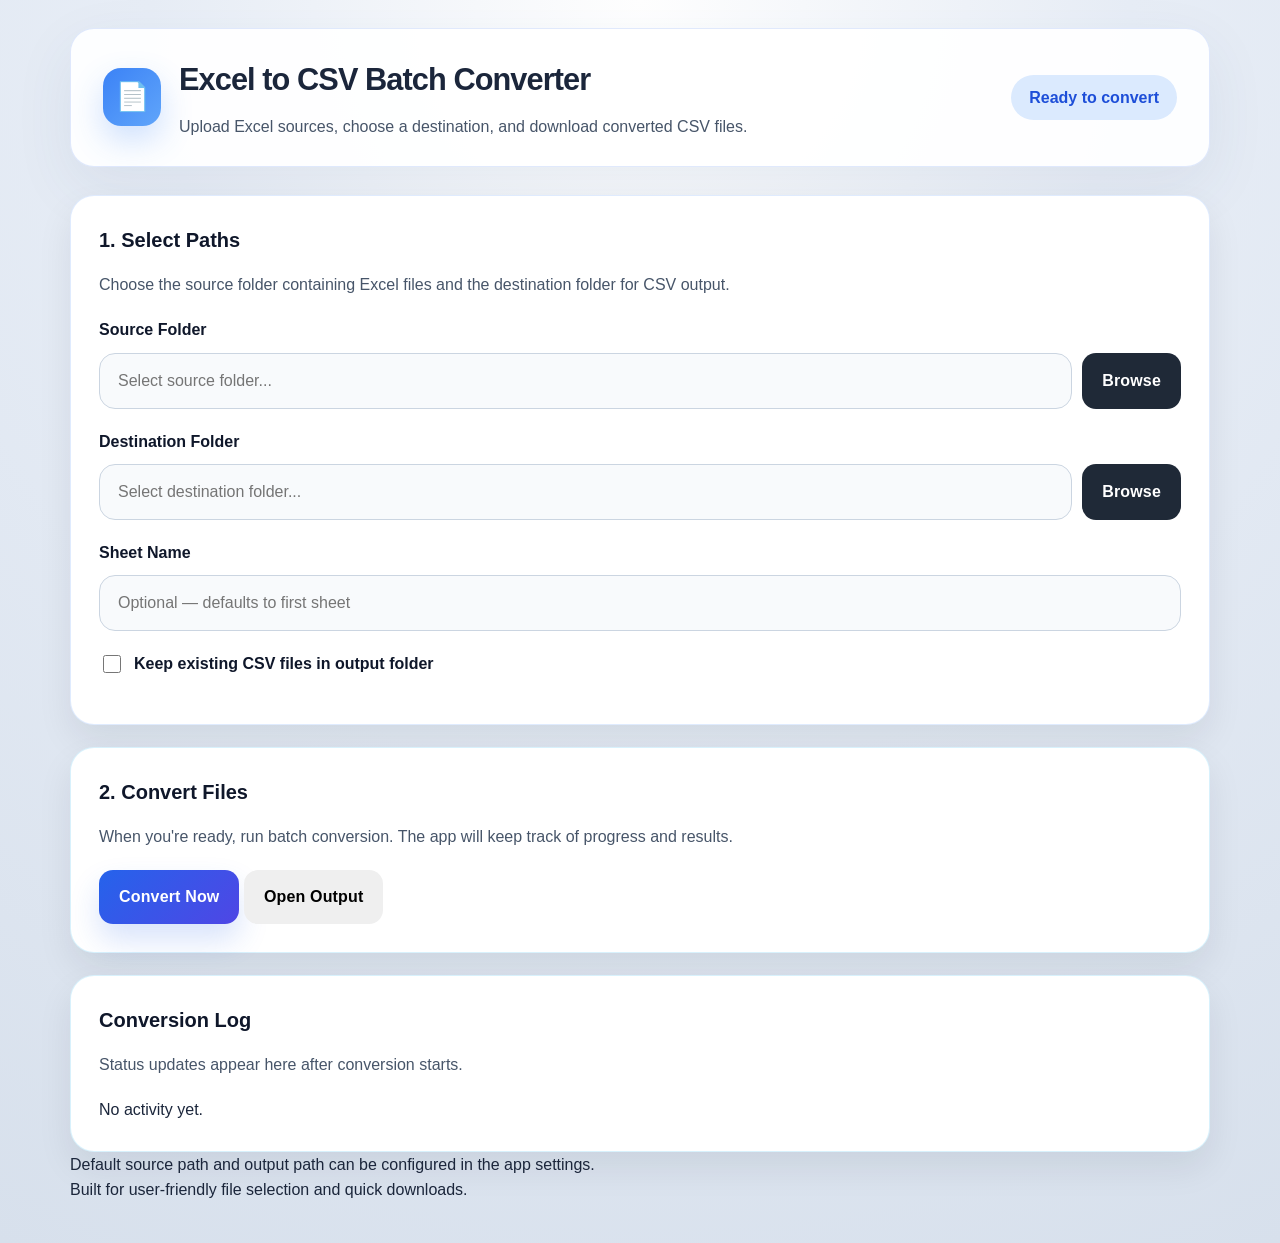
==== docs/index.html @ e0c24102 "Add GitHub Pages site under docs/" ====
<!DOCTYPE html>
<html lang="en">
<head>
  <meta charset="UTF-8" />
  <meta name="viewport" content="width=device-width, initial-scale=1.0" />
  <title>Excel to CSV Batch Converter</title>
  <link rel="stylesheet" href="styles.css" />
</head>
<body>
  <div class="app-shell">
    <header class="app-header">
      <div class="brand">
        <span class="brand-icon">📄</span>
        <div>
          <h1>Excel to CSV Batch Converter</h1>
          <p>Upload Excel sources, choose a destination, and download converted CSV files.</p>
        </div>
      </div>
      <div class="status-pill status-ready">Ready to convert</div>
    </header>

    <main class="content">
      <section class="panel panel-primary">
        <h2>1. Select Paths</h2>
        <p>Choose the source folder containing Excel files and the destination folder for CSV output.</p>

        <div class="field-group">
          <label for="sourcePath">Source Folder</label>
          <div class="input-row">
            <input id="sourcePath" type="text" placeholder="Select source folder..." readonly />
            <button class="btn btn-secondary">Browse</button>
          </div>
        </div>

        <div class="field-group">
          <label for="destinationPath">Destination Folder</label>
          <div class="input-row">
            <input id="destinationPath" type="text" placeholder="Select destination folder..." readonly />
            <button class="btn btn-secondary">Browse</button>
          </div>
        </div>

        <div class="field-group inline-group">
          <label for="sheetName">Sheet Name</label>
          <input id="sheetName" type="text" placeholder="Optional — defaults to first sheet" />
        </div>

        <div class="field-group inline-group checkbox-group">
          <input id="keepExisting" type="checkbox" />
          <label for="keepExisting">Keep existing CSV files in output folder</label>
        </div>
      </section>

      <section class="panel panel-secondary">
        <h2>2. Convert Files</h2>
        <p>When you're ready, run batch conversion. The app will keep track of progress and results.</p>

        <div class="button-row">
          <button class="btn btn-primary btn-large">Convert Now</button>
          <button class="btn btn-outline">Open Output</button>
        </div>
      </section>

      <section class="panel panel-info">
        <h2>Conversion Log</h2>
        <div class="log-panel">
          <p class="log-note">Status updates appear here after conversion starts.</p>
          <div class="log-lines" id="logLines">
            <div class="log-line">No activity yet.</div>
          </div>
        </div>
      </section>
    </main>

    <footer class="app-footer">
      <div>Default source path and output path can be configured in the app settings.</div>
      <div>Built for user-friendly file selection and quick downloads.</div>
    </footer>
  </div>
</body>
</html>
---- docs/styles.css ----
:root {
  color-scheme: dark light;
  font-family: "Inter", "Segoe UI", Roboto, sans-serif;
  background: #eef2f7;
  color: #1b263b;
  font-size: 16px;
  line-height: 1.6;
}

* {
  box-sizing: border-box;
}

body {
  margin: 0;
  min-height: 100vh;
  background: radial-gradient(circle at top, #ffffff 0%, #e7edf6 35%, #d7e0ec 100%);
}

button,
input {
  font: inherit;
}

.app-shell {
  max-width: 1180px;
  margin: 0 auto;
  padding: 28px 20px 40px;
}

.app-header {
  display: flex;
  justify-content: space-between;
  align-items: flex-start;
  gap: 1rem;
  background: rgba(255, 255, 255, 0.92);
  border: 1px solid rgba(37, 99, 235, 0.14);
  border-radius: 24px;
  padding: 26px 32px;
  box-shadow: 0 20px 60px rgba(47, 79, 120, 0.08);
}

.brand {
  display: flex;
  align-items: center;
  gap: 18px;
}

.brand-icon {
  display: inline-flex;
  width: 58px;
  height: 58px;
  border-radius: 18px;
  background: linear-gradient(135deg, #3b82f6 0%, #60a5fa 100%);
  color: white;
  font-size: 28px;
  align-items: center;
  justify-content: center;
  box-shadow: 0 14px 32px rgba(59, 130, 246, 0.24);
}

.app-header h1 {
  margin: 0;
  font-size: clamp(1.9rem, 2.4vw, 2.65rem);
  letter-spacing: -0.03em;
}

.app-header p {
  margin: 10px 0 0;
  max-width: 720px;
  color: #475569;
}

.status-pill {
  align-self: center;
  border-radius: 999px;
  padding: 10px 18px;
  font-weight: 600;
}

.status-ready {
  background: #dbeafe;
  color: #1d4ed8;
}

.content {
  display: grid;
  grid-template-columns: 1fr;
  gap: 22px;
  margin-top: 28px;
}

.panel {
  background: #ffffff;
  border-radius: 24px;
  border: 1px solid rgba(15, 23, 42, 0.06);
  padding: 28px;
  box-shadow: 0 16px 35px rgba(15, 23, 42, 0.08);
}

.panel-primary {
  border-color: rgba(59, 130, 246, 0.16);
}

.panel-secondary {
  border-color: rgba(14, 165, 233, 0.16);
}

.panel-info {
  border-color: rgba(14, 165, 233, 0.16);
}

.panel h2 {
  margin: 0 0 16px;
  font-size: 1.25rem;
  color: #0f172a;
}

.panel p {
  margin: 0 0 20px;
  color: #475569;
}

.field-group {
  display: grid;
  gap: 10px;
  margin-bottom: 20px;
}

.inline-group {
  grid-template-columns: minmax(0, 1fr);
}

.checkbox-group {
  align-items: center;
  grid-template-columns: auto 1fr;
}

.field-group label {
  display: block;
  font-weight: 600;
  color: #0f172a;
}

.input-row {
  display: grid;
  grid-template-columns: 1fr auto;
  gap: 10px;
}

input[type="text"] {
  width: 100%;
  border: 1px solid #cbd5e1;
  border-radius: 16px;
  padding: 14px 18px;
  transition: border-color 0.2s ease, box-shadow 0.2s ease;
  background: #f8fafc;
  color: #0f172a;
}

input[type="text"]:focus {
  outline: none;
  border-color: #3b82f6;
  box-shadow: 0 0 0 4px rgba(59, 130, 246, 0.16);
}

input[type="checkbox"] {
  width: 18px;
  height: 18px;
  accent-color: #2563eb;
}

button {
  cursor: pointer;
  border: none;
  border-radius: 14px;
  transition: transform 0.2s ease, box-shadow 0.2s ease, background-color 0.2s ease;
}

button:hover {
  transform: translateY(-1px);
}

.btn {
  padding: 14px 20px;
  font-weight: 700;
  letter-spacing: 0.01em;
}

.btn-primary {
  background: linear-gradient(135deg, #2563eb 0%, #4f46e5 100%);
  color: white;
  box-shadow: 0 16px 30px rgba(37, 99, 235, 0.18);
}

.btn-secondary {
  background: #1f2937;
  color: white;
}
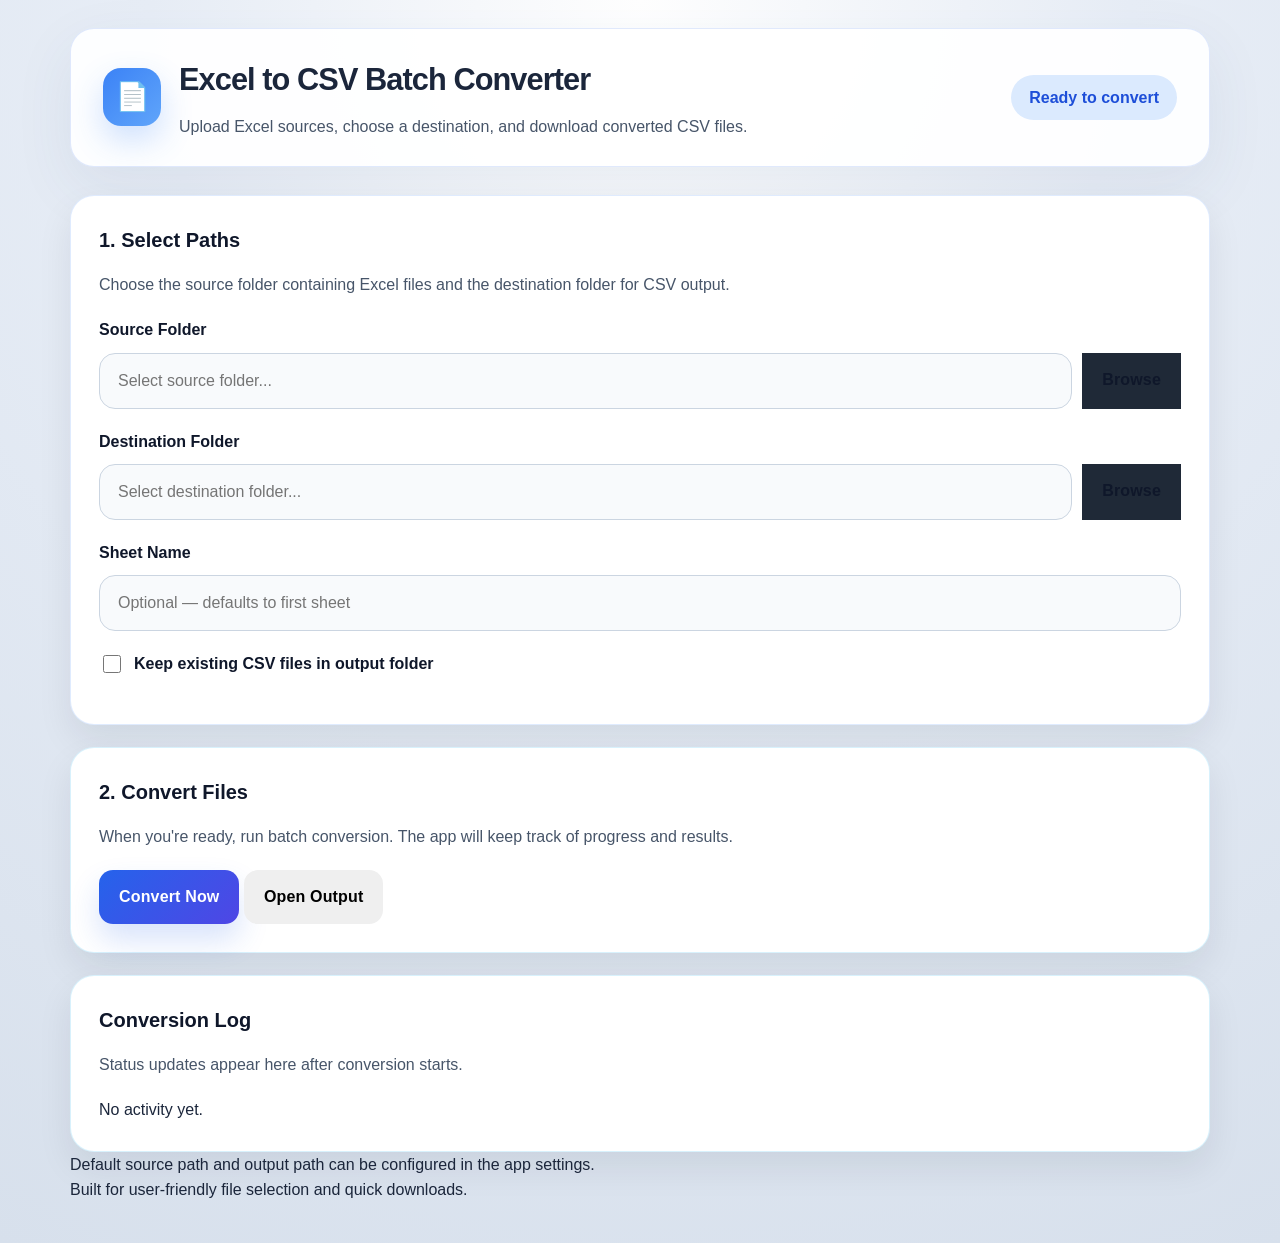
==== commit 884d8cf0: "Make GitHub Pages Browse buttons open file picker via label-based inputs" ====
--- a/docs/index.html
+++ b/docs/index.html
@@ -28,7 +28,7 @@
           <label for="sourcePath">Source Folder</label>
           <div class="input-row">
             <input id="sourcePath" type="text" placeholder="Select source folder..." readonly />
-            <button class="btn btn-secondary">Browse</button>
+            <label class="btn btn-secondary" for="sourcePicker">Browse</label>
           </div>
         </div>
 
@@ -36,7 +36,7 @@
           <label for="destinationPath">Destination Folder</label>
           <div class="input-row">
             <input id="destinationPath" type="text" placeholder="Select destination folder..." readonly />
-            <button class="btn btn-secondary">Browse</button>
+            <label class="btn btn-secondary" for="destinationPicker">Browse</label>
           </div>
         </div>
 
@@ -71,11 +71,33 @@
         </div>
       </section>
     </main>
+    <input type="file" id="sourcePicker" webkitdirectory multiple style="width:0;height:0;position:absolute;left:-9999px;opacity:0;" />
+    <input type="file" id="destinationPicker" webkitdirectory multiple style="width:0;height:0;position:absolute;left:-9999px;opacity:0;" />
 
     <footer class="app-footer">
       <div>Default source path and output path can be configured in the app settings.</div>
       <div>Built for user-friendly file selection and quick downloads.</div>
     </footer>
   </div>
+  <script>
+    const sourcePathInput = document.getElementById('sourcePath');
+    const destinationPathInput = document.getElementById('destinationPath');
+    const sourcePicker = document.getElementById('sourcePicker');
+    const destinationPicker = document.getElementById('destinationPicker');
+
+    sourcePicker.addEventListener('change', () => {
+      if (sourcePicker.files.length) {
+        const file = sourcePicker.files[0];
+        sourcePathInput.value = file.webkitRelativePath ? file.webkitRelativePath.split('/')[0] : file.name;
+      }
+    });
+
+    destinationPicker.addEventListener('change', () => {
+      if (destinationPicker.files.length) {
+        const file = destinationPicker.files[0];
+        destinationPathInput.value = file.webkitRelativePath ? file.webkitRelativePath.split('/')[0] : file.name;
+      }
+    });
+  </script>
 </body>
 </html>
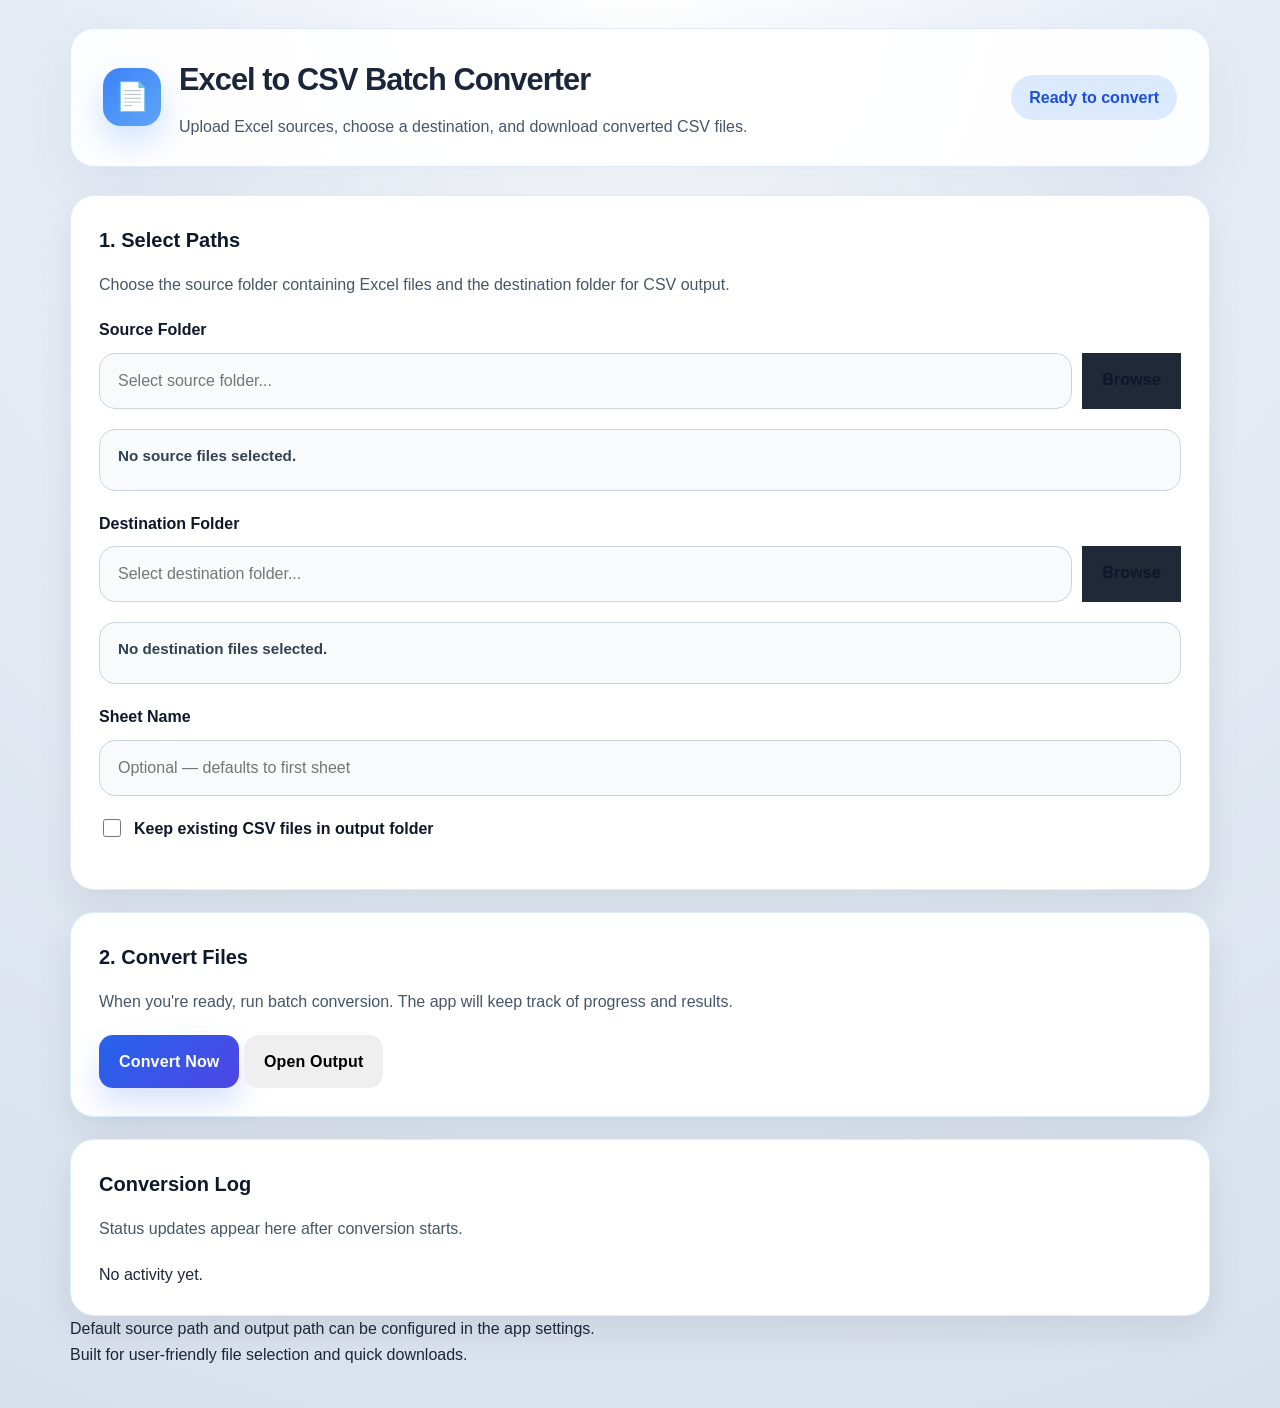
==== commit f4df67bb: "Display selected files and summaries for Pages browse picker" ====
--- a/docs/index.html
+++ b/docs/index.html
@@ -30,6 +30,10 @@
             <input id="sourcePath" type="text" placeholder="Select source folder..." readonly />
             <label class="btn btn-secondary" for="sourcePicker">Browse</label>
           </div>
+          <div class="file-summary" id="sourceSummary">
+            <div class="file-summary-title">No source files selected.</div>
+            <ul id="sourceFilesList"></ul>
+          </div>
         </div>
 
         <div class="field-group">
@@ -37,6 +41,10 @@
           <div class="input-row">
             <input id="destinationPath" type="text" placeholder="Select destination folder..." readonly />
             <label class="btn btn-secondary" for="destinationPicker">Browse</label>
+          </div>
+          <div class="file-summary" id="destinationSummary">
+            <div class="file-summary-title">No destination files selected.</div>
+            <ul id="destinationFilesList"></ul>
           </div>
         </div>
 
@@ -85,17 +93,46 @@
     const sourcePicker = document.getElementById('sourcePicker');
     const destinationPicker = document.getElementById('destinationPicker');
 
+    const sourceSummary = document.getElementById('sourceSummary');
+    const destinationSummary = document.getElementById('destinationSummary');
+    const sourceFilesList = document.getElementById('sourceFilesList');
+    const destinationFilesList = document.getElementById('destinationFilesList');
+
+    function renderFileSummary(rootPath, files, summaryElement, listElement, label) {
+      if (!files.length) {
+        summaryElement.querySelector('.file-summary-title').textContent = `No ${label} files selected.`;
+        listElement.innerHTML = '';
+        return;
+      }
+
+      summaryElement.querySelector('.file-summary-title').textContent = `${files.length} ${label} file${files.length === 1 ? '' : 's'} selected in ${rootPath}`;
+      const items = files.slice(0, 20).map((file) => `<li>${file}</li>`).join('');
+      listElement.innerHTML = items + (files.length > 20 ? '<li>…and more</li>' : '');
+    }
+
     sourcePicker.addEventListener('change', () => {
-      if (sourcePicker.files.length) {
-        const file = sourcePicker.files[0];
-        sourcePathInput.value = file.webkitRelativePath ? file.webkitRelativePath.split('/')[0] : file.name;
+      const files = Array.from(sourcePicker.files);
+      if (files.length) {
+        const root = files[0].webkitRelativePath ? files[0].webkitRelativePath.split('/')[0] : files[0].name;
+        sourcePathInput.value = root;
+        const names = files.map((file) => file.webkitRelativePath || file.name);
+        renderFileSummary(root, names, sourceSummary, sourceFilesList, 'source');
+      } else {
+        sourcePathInput.value = '';
+        renderFileSummary('', [], sourceSummary, sourceFilesList, 'source');
       }
     });
 
     destinationPicker.addEventListener('change', () => {
-      if (destinationPicker.files.length) {
-        const file = destinationPicker.files[0];
-        destinationPathInput.value = file.webkitRelativePath ? file.webkitRelativePath.split('/')[0] : file.name;
+      const files = Array.from(destinationPicker.files);
+      if (files.length) {
+        const root = files[0].webkitRelativePath ? files[0].webkitRelativePath.split('/')[0] : files[0].name;
+        destinationPathInput.value = root;
+        const names = files.map((file) => file.webkitRelativePath || file.name);
+        renderFileSummary(root, names, destinationSummary, destinationFilesList, 'destination');
+      } else {
+        destinationPathInput.value = '';
+        renderFileSummary('', [], destinationSummary, destinationFilesList, 'destination');
       }
     });
   </script>
--- a/docs/styles.css
+++ b/docs/styles.css
@@ -197,3 +197,31 @@
   background: #1f2937;
   color: white;
 }
+
+.file-summary {
+  background: #f8fafc;
+  border: 1px solid #cbd5e1;
+  border-radius: 16px;
+  padding: 14px 18px;
+  margin-top: 10px;
+}
+
+.file-summary-title {
+  font-size: 0.95rem;
+  font-weight: 600;
+  color: #334155;
+  margin-bottom: 8px;
+}
+
+.file-summary ul {
+  list-style: disc;
+  padding-left: 20px;
+  margin: 0;
+  color: #475569;
+  max-height: 170px;
+  overflow-y: auto;
+}
+
+.file-summary li {
+  margin-bottom: 4px;
+}
